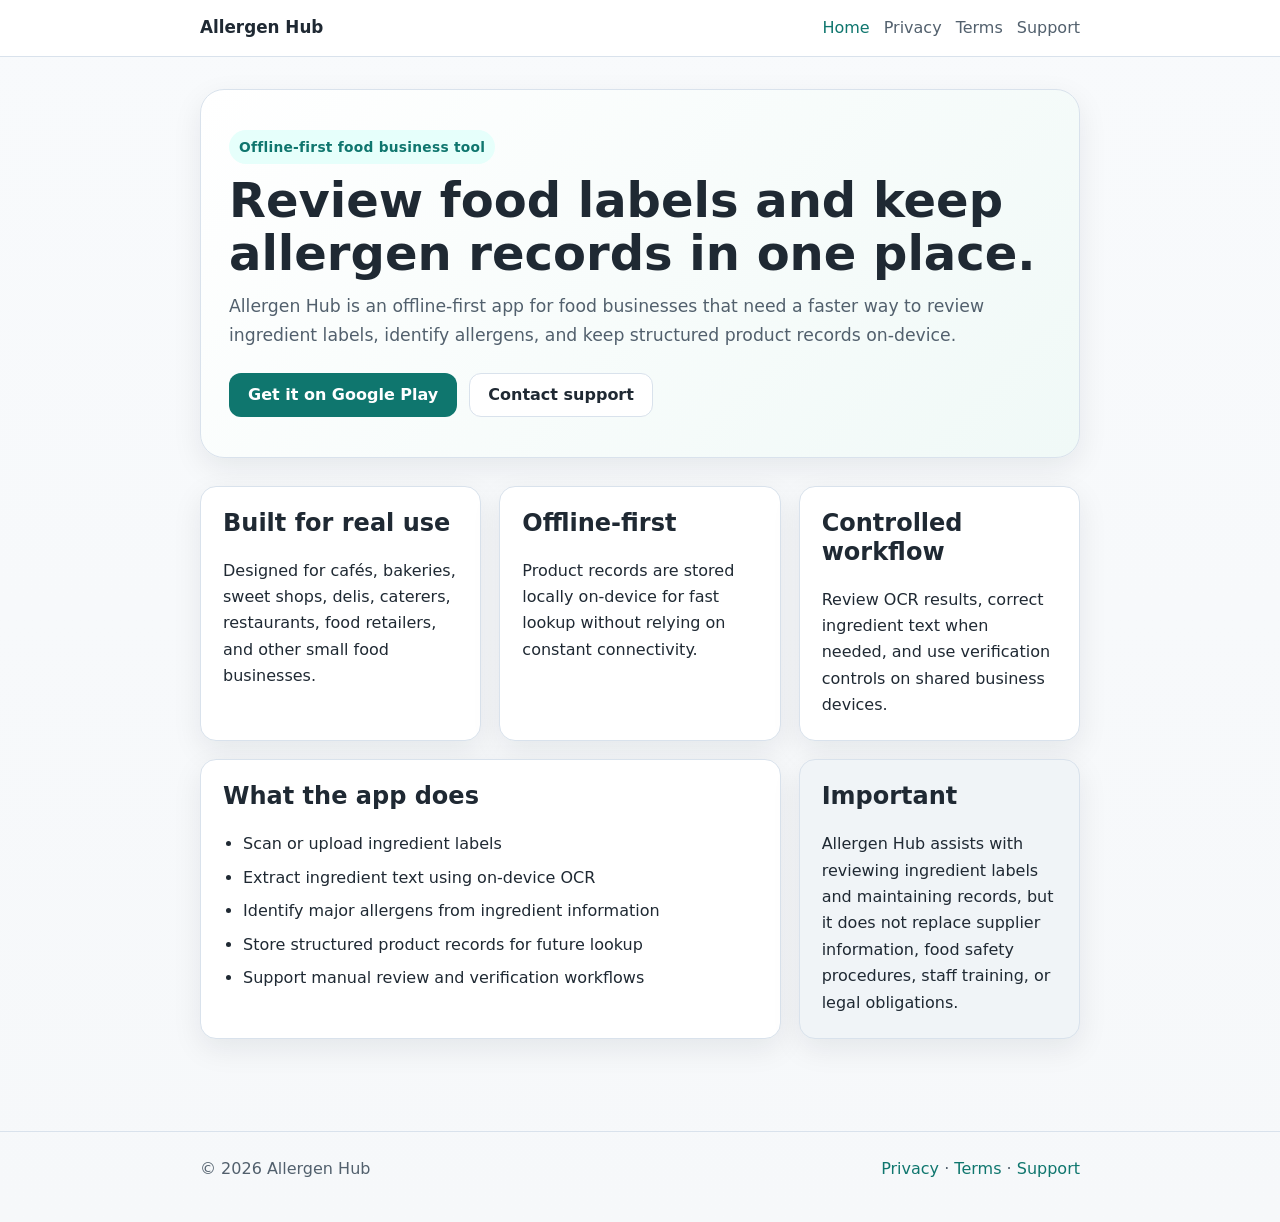
==== index.html @ 9832909c "Add index.html for Allergen Hub application This file serves as the main HTML structure for the Alle" ====
<!DOCTYPE html>
<html lang="en-GB">
  <head>
    <meta charset="UTF-8" />
    <meta name="viewport" content="width=device-width, initial-scale=1" />
    <title>Allergen Hub</title>
    <meta
      name="description"
      content="Allergen Hub is an offline-first ingredient and allergen record tool for food businesses."
    />
    <link rel="stylesheet" href="/styles.css" />
  </head>
  <body>
    <header class="site-header">
      <nav class="nav">
        <a class="brand" href="/">Allergen Hub</a>
        <div class="nav-links">
          <a href="/" class="active">Home</a>
          <a href="/privacy/">Privacy</a>
          <a href="/terms/">Terms</a>
          <a href="/support/">Support</a>
        </div>
      </nav>
    </header>

    <main class="container">
      <section class="hero">
        <span class="eyebrow">Offline-first food business tool</span>
        <h1>Review food labels and keep allergen records in one place.</h1>
        <p>
          Allergen Hub is an offline-first app for food businesses that need a
          faster way to review ingredient labels, identify allergens, and keep
          structured product records on-device.
        </p>

        <div class="hero-actions">
          <a
            class="button button-primary"
            href="https://play.google.com/store/apps/details?id=pro.furever.allergenhub"
            target="_blank"
            rel="noopener noreferrer"
            >Get it on Google Play</a
          >
          <a class="button button-secondary" href="/support/">Contact support</a>
        </div>
      </section>

      <section class="grid">
        <article class="card col-4">
          <h2>Built for real use</h2>
          <p>
            Designed for cafés, bakeries, sweet shops, delis, caterers,
            restaurants, food retailers, and other small food businesses.
          </p>
        </article>

        <article class="card col-4">
          <h2>Offline-first</h2>
          <p>
            Product records are stored locally on-device for fast lookup without
            relying on constant connectivity.
          </p>
        </article>

        <article class="card col-4">
          <h2>Controlled workflow</h2>
          <p>
            Review OCR results, correct ingredient text when needed, and use
            verification controls on shared business devices.
          </p>
        </article>

        <article class="card col-8">
          <h2>What the app does</h2>
          <ul>
            <li>Scan or upload ingredient labels</li>
            <li>Extract ingredient text using on-device OCR</li>
            <li>Identify major allergens from ingredient information</li>
            <li>Store structured product records for future lookup</li>
            <li>Support manual review and verification workflows</li>
          </ul>
        </article>

        <article class="card card-muted col-4">
          <h2>Important</h2>
          <p>
            Allergen Hub assists with reviewing ingredient labels and maintaining
            records, but it does not replace supplier information, food safety
            procedures, staff training, or legal obligations.
          </p>
        </article>
      </section>
    </main>

    <footer class="footer">
      <div class="footer-inner">
        <div>© 2026 Allergen Hub</div>
        <div>
          <a href="/privacy/">Privacy</a> ·
          <a href="/terms/">Terms</a> ·
          <a href="/support/">Support</a>
        </div>
      </div>
    </footer>
  </body>
</html>
---- styles.css ----
:root {
  --bg: #f6f8fa;
  --surface: #ffffff;
  --surface-alt: #f0f4f7;
  --text: #1f2933;
  --muted: #52606d;
  --border: #d9e2ec;
  --primary: #0f766e;
  --primary-hover: #0b5f59;
  --link: #0f766e;
  --danger: #b42318;
  --max-width: 920px;
  --radius: 16px;
  --shadow: 0 10px 30px rgba(15, 23, 42, 0.08);
}

* {
  box-sizing: border-box;
}

html {
  scroll-behavior: smooth;
}

body {
  margin: 0;
  font-family: Inter, ui-sans-serif, system-ui, -apple-system, BlinkMacSystemFont,
    "Segoe UI", Roboto, Helvetica, Arial, sans-serif;
  color: var(--text);
  background: linear-gradient(180deg, #f8fafc 0%, #f6f8fa 100%);
  line-height: 1.65;
}

a {
  color: var(--link);
  text-decoration: none;
}

a:hover {
  text-decoration: underline;
}

.site-header {
  position: sticky;
  top: 0;
  z-index: 50;
  background: rgba(255, 255, 255, 0.92);
  backdrop-filter: blur(10px);
  border-bottom: 1px solid var(--border);
}

.nav {
  max-width: var(--max-width);
  margin: 0 auto;
  padding: 14px 20px;
  display: flex;
  align-items: center;
  justify-content: space-between;
  gap: 16px;
}

.brand {
  font-size: 1.05rem;
  font-weight: 700;
  color: var(--text);
}

.nav-links {
  display: flex;
  flex-wrap: wrap;
  gap: 14px;
  align-items: center;
}

.nav-links a {
  color: var(--muted);
  font-weight: 500;
}

.nav-links a:hover,
.nav-links a.active {
  color: var(--primary);
  text-decoration: none;
}

.container {
  max-width: var(--max-width);
  margin: 0 auto;
  padding: 32px 20px 56px;
}

.hero {
  background: linear-gradient(135deg, #ffffff 0%, #f0f9f7 100%);
  border: 1px solid var(--border);
  border-radius: 24px;
  box-shadow: var(--shadow);
  padding: 40px 28px;
  margin-bottom: 28px;
}

.eyebrow {
  display: inline-block;
  margin-bottom: 10px;
  padding: 6px 10px;
  background: #e6fffb;
  color: var(--primary);
  border-radius: 999px;
  font-size: 0.86rem;
  font-weight: 700;
  letter-spacing: 0.02em;
}

.hero h1,
.page-header h1 {
  margin: 0 0 12px;
  font-size: clamp(2rem, 4vw, 3rem);
  line-height: 1.1;
}

.hero p,
.page-header p {
  margin: 0;
  max-width: 760px;
  color: var(--muted);
  font-size: 1.08rem;
}

.hero-actions {
  display: flex;
  flex-wrap: wrap;
  gap: 12px;
  margin-top: 24px;
}

.button {
  display: inline-flex;
  align-items: center;
  justify-content: center;
  min-height: 44px;
  padding: 0 18px;
  border-radius: 12px;
  border: 1px solid transparent;
  font-weight: 600;
  text-decoration: none;
  transition: 0.15s ease;
}

.button:hover {
  text-decoration: none;
}

.button-primary {
  background: var(--primary);
  color: #ffffff;
}

.button-primary:hover {
  background: var(--primary-hover);
}

.button-secondary {
  background: #ffffff;
  color: var(--text);
  border-color: var(--border);
}

.button-secondary:hover {
  background: #f8fafc;
}

.grid {
  display: grid;
  gap: 18px;
  grid-template-columns: repeat(12, 1fr);
}

.card {
  grid-column: span 12;
  background: var(--surface);
  border: 1px solid var(--border);
  border-radius: var(--radius);
  box-shadow: var(--shadow);
  padding: 22px;
}

.card h2,
.card h3 {
  margin-top: 0;
  line-height: 1.2;
}

.card p:last-child,
.card ul:last-child {
  margin-bottom: 0;
}

.card-muted {
  background: var(--surface-alt);
}

.col-4 {
  grid-column: span 12;
}

.col-6 {
  grid-column: span 12;
}

.col-8 {
  grid-column: span 12;
}

.page-header {
  margin-bottom: 24px;
}

.meta {
  color: var(--muted);
  font-size: 0.95rem;
}

ul,
ol {
  padding-left: 1.25rem;
}

li + li {
  margin-top: 0.45rem;
}

.notice {
  padding: 16px 18px;
  border-radius: 14px;
  border: 1px solid #b8e6df;
  background: #f0fdfa;
  color: #134e4a;
}

.warning {
  padding: 16px 18px;
  border-radius: 14px;
  border: 1px solid #f6d9b8;
  background: #fffbeb;
  color: #92400e;
}

.footer {
  border-top: 1px solid var(--border);
  color: var(--muted);
  margin-top: 36px;
}

.footer-inner {
  max-width: var(--max-width);
  margin: 0 auto;
  padding: 24px 20px 40px;
  display: flex;
  justify-content: space-between;
  gap: 16px;
  flex-wrap: wrap;
}

code {
  background: #f1f5f9;
  padding: 0.15em 0.4em;
  border-radius: 6px;
  font-size: 0.92em;
}

@media (min-width: 768px) {
  .col-4 {
    grid-column: span 4;
  }

  .col-6 {
    grid-column: span 6;
  }

  .col-8 {
    grid-column: span 8;
  }
}
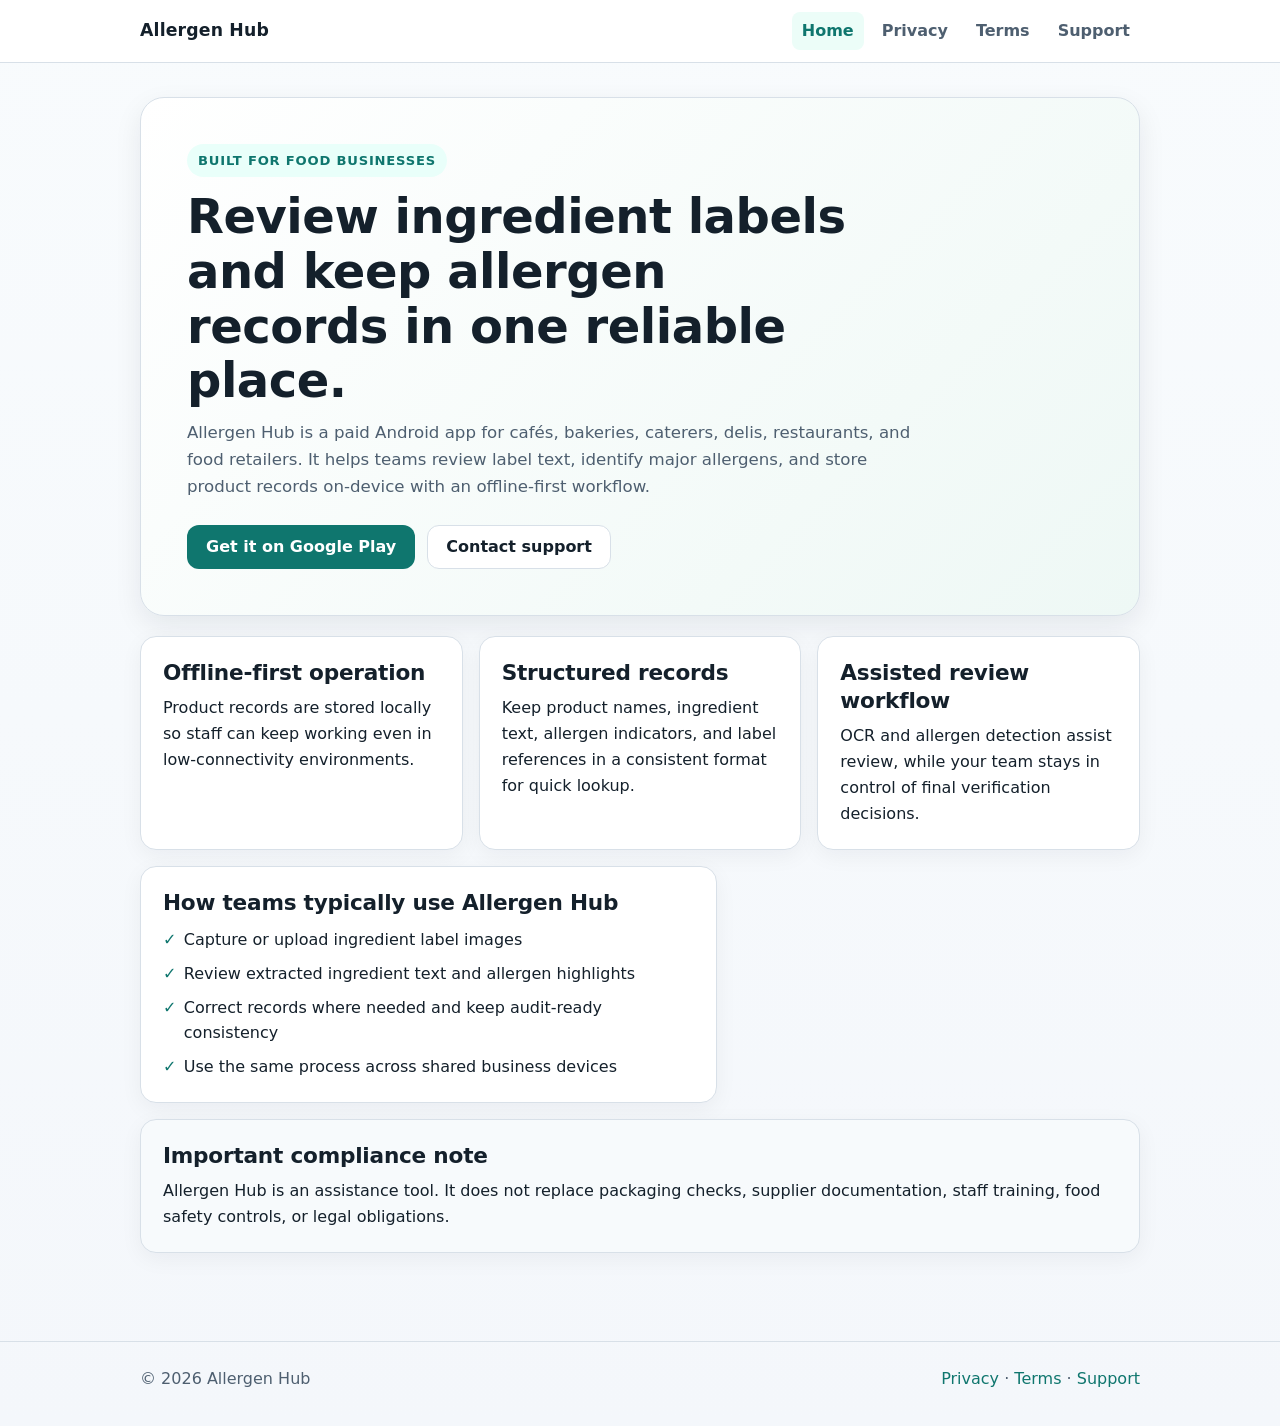
==== commit 75614f77: "Polish static marketing site layout and metadata" ====
--- a/index.html
+++ b/index.html
@@ -3,19 +3,29 @@
   <head>
     <meta charset="UTF-8" />
     <meta name="viewport" content="width=device-width, initial-scale=1" />
-    <title>Allergen Hub</title>
+    <title>Allergen Hub | Offline-First Allergen & Ingredient Records for Food Businesses</title>
     <meta
       name="description"
-      content="Allergen Hub is an offline-first ingredient and allergen record tool for food businesses."
+      content="Allergen Hub is a paid Android app for food businesses to review ingredient labels, identify allergens, and keep structured product records offline-first."
     />
+    <meta property="og:type" content="website" />
+    <meta property="og:title" content="Allergen Hub" />
+    <meta
+      property="og:description"
+      content="A lightweight offline-first Android app for food businesses to review ingredient labels and maintain allergen records."
+    />
+    <meta property="og:url" content="https://allergenhub.store/" />
+    <meta property="og:site_name" content="Allergen Hub" />
+    <meta name="twitter:card" content="summary" />
+    <link rel="icon" href="/favicon.svg" type="image/svg+xml" />
     <link rel="stylesheet" href="/styles.css" />
   </head>
   <body>
     <header class="site-header">
-      <nav class="nav">
+      <nav class="nav" aria-label="Main navigation">
         <a class="brand" href="/">Allergen Hub</a>
         <div class="nav-links">
-          <a href="/" class="active">Home</a>
+          <a href="/" class="active" aria-current="page">Home</a>
           <a href="/privacy/">Privacy</a>
           <a href="/terms/">Terms</a>
           <a href="/support/">Support</a>
@@ -25,14 +35,14 @@
 
     <main class="container">
       <section class="hero">
-        <span class="eyebrow">Offline-first food business tool</span>
-        <h1>Review food labels and keep allergen records in one place.</h1>
+        <span class="eyebrow">Built for food businesses</span>
+        <h1>Review ingredient labels and keep allergen records in one reliable place.</h1>
         <p>
-          Allergen Hub is an offline-first app for food businesses that need a
-          faster way to review ingredient labels, identify allergens, and keep
-          structured product records on-device.
+          Allergen Hub is a paid Android app for cafés, bakeries, caterers, delis,
+          restaurants, and food retailers. It helps teams review label text,
+          identify major allergens, and store product records on-device with an
+          offline-first workflow.
         </p>
-
         <div class="hero-actions">
           <a
             class="button button-primary"
@@ -45,48 +55,47 @@
         </div>
       </section>
 
-      <section class="grid">
+      <section class="grid" aria-label="Core value points">
         <article class="card col-4">
-          <h2>Built for real use</h2>
+          <h2>Offline-first operation</h2>
           <p>
-            Designed for cafés, bakeries, sweet shops, delis, caterers,
-            restaurants, food retailers, and other small food businesses.
+            Product records are stored locally so staff can keep working even in
+            low-connectivity environments.
           </p>
         </article>
 
         <article class="card col-4">
-          <h2>Offline-first</h2>
+          <h2>Structured records</h2>
           <p>
-            Product records are stored locally on-device for fast lookup without
-            relying on constant connectivity.
+            Keep product names, ingredient text, allergen indicators, and label
+            references in a consistent format for quick lookup.
           </p>
         </article>
 
         <article class="card col-4">
-          <h2>Controlled workflow</h2>
+          <h2>Assisted review workflow</h2>
           <p>
-            Review OCR results, correct ingredient text when needed, and use
-            verification controls on shared business devices.
+            OCR and allergen detection assist review, while your team stays in
+            control of final verification decisions.
           </p>
         </article>
 
-        <article class="card col-8">
-          <h2>What the app does</h2>
-          <ul>
-            <li>Scan or upload ingredient labels</li>
-            <li>Extract ingredient text using on-device OCR</li>
-            <li>Identify major allergens from ingredient information</li>
-            <li>Store structured product records for future lookup</li>
-            <li>Support manual review and verification workflows</li>
+        <article class="card col-7">
+          <h2>How teams typically use Allergen Hub</h2>
+          <ul class="stat-list">
+            <li>Capture or upload ingredient label images</li>
+            <li>Review extracted ingredient text and allergen highlights</li>
+            <li>Correct records where needed and keep audit-ready consistency</li>
+            <li>Use the same process across shared business devices</li>
           </ul>
         </article>
 
-        <article class="card card-muted col-4">
-          <h2>Important</h2>
+        <article class="card card-muted col-5">
+          <h2>Important compliance note</h2>
           <p>
-            Allergen Hub assists with reviewing ingredient labels and maintaining
-            records, but it does not replace supplier information, food safety
-            procedures, staff training, or legal obligations.
+            Allergen Hub is an assistance tool. It does not replace packaging
+            checks, supplier documentation, staff training, food safety controls,
+            or legal obligations.
           </p>
         </article>
       </section>
--- a/styles.css
+++ b/styles.css
@@ -1,17 +1,18 @@
 :root {
-  --bg: #f6f8fa;
+  --bg: #f4f7fb;
   --surface: #ffffff;
-  --surface-alt: #f0f4f7;
-  --text: #1f2933;
-  --muted: #52606d;
-  --border: #d9e2ec;
+  --surface-muted: #f7fafc;
+  --text: #14202b;
+  --muted: #4e5f70;
+  --border: #d8e0e8;
   --primary: #0f766e;
   --primary-hover: #0b5f59;
   --link: #0f766e;
-  --danger: #b42318;
-  --max-width: 920px;
+  --focus: #0ea5e9;
+  --max-width: 1040px;
   --radius: 16px;
-  --shadow: 0 10px 30px rgba(15, 23, 42, 0.08);
+  --shadow-sm: 0 6px 22px rgba(15, 23, 42, 0.05);
+  --shadow-md: 0 10px 28px rgba(15, 23, 42, 0.08);
 }
 
 * {
@@ -27,8 +28,8 @@
   font-family: Inter, ui-sans-serif, system-ui, -apple-system, BlinkMacSystemFont,
     "Segoe UI", Roboto, Helvetica, Arial, sans-serif;
   color: var(--text);
-  background: linear-gradient(180deg, #f8fafc 0%, #f6f8fa 100%);
-  line-height: 1.65;
+  background: linear-gradient(180deg, #f8fbfd 0%, var(--bg) 100%);
+  line-height: 1.62;
 }
 
 a {
@@ -38,91 +39,109 @@
 
 a:hover {
   text-decoration: underline;
+}
+
+a:focus-visible,
+.button:focus-visible {
+  outline: 3px solid var(--focus);
+  outline-offset: 2px;
 }
 
 .site-header {
   position: sticky;
   top: 0;
   z-index: 50;
-  background: rgba(255, 255, 255, 0.92);
+  border-bottom: 1px solid var(--border);
+  background: rgba(255, 255, 255, 0.93);
   backdrop-filter: blur(10px);
-  border-bottom: 1px solid var(--border);
 }
 
 .nav {
   max-width: var(--max-width);
   margin: 0 auto;
-  padding: 14px 20px;
+  padding: 12px 20px;
   display: flex;
   align-items: center;
   justify-content: space-between;
-  gap: 16px;
+  gap: 14px;
 }
 
 .brand {
-  font-size: 1.05rem;
+  font-size: 1.08rem;
   font-weight: 700;
   color: var(--text);
+  letter-spacing: 0.01em;
 }
 
 .nav-links {
   display: flex;
   flex-wrap: wrap;
-  gap: 14px;
+  gap: 8px;
   align-items: center;
 }
 
 .nav-links a {
   color: var(--muted);
-  font-weight: 500;
+  font-weight: 600;
+  padding: 6px 10px;
+  border-radius: 8px;
 }
 
 .nav-links a:hover,
 .nav-links a.active {
   color: var(--primary);
+  background: #ecfdf8;
   text-decoration: none;
 }
 
 .container {
   max-width: var(--max-width);
   margin: 0 auto;
-  padding: 32px 20px 56px;
+  padding: 34px 20px 60px;
 }
 
 .hero {
-  background: linear-gradient(135deg, #ffffff 0%, #f0f9f7 100%);
   border: 1px solid var(--border);
   border-radius: 24px;
-  box-shadow: var(--shadow);
-  padding: 40px 28px;
-  margin-bottom: 28px;
+  background: linear-gradient(135deg, #ffffff 0%, #eef8f5 100%);
+  box-shadow: var(--shadow-md);
+  padding: clamp(24px, 5vw, 46px);
+  margin-bottom: 20px;
 }
 
 .eyebrow {
   display: inline-block;
-  margin-bottom: 10px;
-  padding: 6px 10px;
-  background: #e6fffb;
+  margin-bottom: 12px;
+  border-radius: 999px;
+  background: #e9fffa;
   color: var(--primary);
-  border-radius: 999px;
-  font-size: 0.86rem;
+  font-size: 0.82rem;
   font-weight: 700;
-  letter-spacing: 0.02em;
+  letter-spacing: 0.06em;
+  text-transform: uppercase;
+  padding: 6px 11px;
+}
+
+h1,
+h2,
+h3 {
+  letter-spacing: -0.01em;
 }
 
 .hero h1,
 .page-header h1 {
-  margin: 0 0 12px;
-  font-size: clamp(2rem, 4vw, 3rem);
-  line-height: 1.1;
+  margin: 0;
+  font-size: clamp(1.85rem, 5vw, 3rem);
+  line-height: 1.14;
+  max-width: 20ch;
 }
 
 .hero p,
 .page-header p {
-  margin: 0;
-  max-width: 760px;
   color: var(--muted);
-  font-size: 1.08rem;
+  max-width: 70ch;
+  margin: 12px 0 0;
+  font-size: 1.04rem;
 }
 
 .hero-actions {
@@ -133,25 +152,27 @@
 }
 
 .button {
+  min-height: 44px;
   display: inline-flex;
   align-items: center;
   justify-content: center;
-  min-height: 44px;
-  padding: 0 18px;
   border-radius: 12px;
   border: 1px solid transparent;
   font-weight: 600;
   text-decoration: none;
-  transition: 0.15s ease;
+  padding: 0 18px;
+  transition: background 0.15s ease, border-color 0.15s ease,
+    transform 0.15s ease;
 }
 
 .button:hover {
+  transform: translateY(-1px);
   text-decoration: none;
 }
 
 .button-primary {
   background: var(--primary);
-  color: #ffffff;
+  color: #fff;
 }
 
 .button-primary:hover {
@@ -159,19 +180,20 @@
 }
 
 .button-secondary {
-  background: #ffffff;
+  background: #fff;
   color: var(--text);
   border-color: var(--border);
 }
 
 .button-secondary:hover {
-  background: #f8fafc;
+  background: #f8fbfd;
 }
 
 .grid {
   display: grid;
-  gap: 18px;
   grid-template-columns: repeat(12, 1fr);
+  gap: 16px;
+  margin-top: 16px;
 }
 
 .card {
@@ -179,39 +201,42 @@
   background: var(--surface);
   border: 1px solid var(--border);
   border-radius: var(--radius);
-  box-shadow: var(--shadow);
+  box-shadow: var(--shadow-sm);
   padding: 22px;
+}
+
+.card:hover {
+  border-color: #c7d5e2;
+}
+
+.card-muted {
+  background: var(--surface-muted);
 }
 
 .card h2,
 .card h3 {
   margin-top: 0;
-  line-height: 1.2;
+  margin-bottom: 8px;
+  font-size: clamp(1.15rem, 2.2vw, 1.35rem);
+  line-height: 1.3;
+}
+
+.card p {
+  margin-top: 0;
 }
 
 .card p:last-child,
-.card ul:last-child {
+.card ul:last-child,
+.card ol:last-child {
   margin-bottom: 0;
 }
 
-.card-muted {
-  background: var(--surface-alt);
-}
-
-.col-4 {
-  grid-column: span 12;
-}
-
-.col-6 {
-  grid-column: span 12;
-}
-
-.col-8 {
-  grid-column: span 12;
-}
-
 .page-header {
-  margin-bottom: 24px;
+  margin-bottom: 10px;
+}
+
+.page-header h1 {
+  max-width: none;
 }
 
 .meta {
@@ -221,50 +246,97 @@
 
 ul,
 ol {
-  padding-left: 1.25rem;
+  padding-left: 1.2rem;
 }
 
 li + li {
-  margin-top: 0.45rem;
+  margin-top: 0.42rem;
 }
 
 .notice {
-  padding: 16px 18px;
-  border-radius: 14px;
   border: 1px solid #b8e6df;
   background: #f0fdfa;
   color: #134e4a;
+  border-radius: 14px;
+  padding: 16px 18px;
 }
 
 .warning {
-  padding: 16px 18px;
-  border-radius: 14px;
-  border: 1px solid #f6d9b8;
+  border: 1px solid #f4dbbf;
   background: #fffbeb;
   color: #92400e;
+  border-radius: 14px;
+  padding: 16px 18px;
+}
+
+.stat-list {
+  margin: 10px 0 0;
+  padding: 0;
+  list-style: none;
+  display: grid;
+  gap: 8px;
+}
+
+.stat-list li {
+  margin: 0;
+  padding-left: 1.3rem;
+  position: relative;
+}
+
+.stat-list li::before {
+  content: "✓";
+  position: absolute;
+  left: 0;
+  color: var(--primary);
+  font-weight: 700;
 }
 
 .footer {
   border-top: 1px solid var(--border);
   color: var(--muted);
-  margin-top: 36px;
+  margin-top: 28px;
 }
 
 .footer-inner {
   max-width: var(--max-width);
   margin: 0 auto;
-  padding: 24px 20px 40px;
+  padding: 24px 20px 34px;
   display: flex;
   justify-content: space-between;
-  gap: 16px;
   flex-wrap: wrap;
-}
-
-code {
-  background: #f1f5f9;
-  padding: 0.15em 0.4em;
-  border-radius: 6px;
-  font-size: 0.92em;
+  gap: 10px 16px;
+}
+
+.col-4,
+.col-6,
+.col-7,
+.col-8 {
+  grid-column: span 12;
+}
+
+@media (max-width: 640px) {
+  .container {
+    padding-top: 24px;
+  }
+
+  .nav {
+    padding-top: 10px;
+    padding-bottom: 10px;
+  }
+
+  .nav-links {
+    gap: 6px;
+  }
+
+  .nav-links a {
+    padding: 4px 8px;
+    font-size: 0.95rem;
+  }
+
+  .card,
+  .hero {
+    padding: 20px;
+  }
 }
 
 @media (min-width: 768px) {
@@ -276,6 +348,10 @@
     grid-column: span 6;
   }
 
+  .col-7 {
+    grid-column: span 7;
+  }
+
   .col-8 {
     grid-column: span 8;
   }
